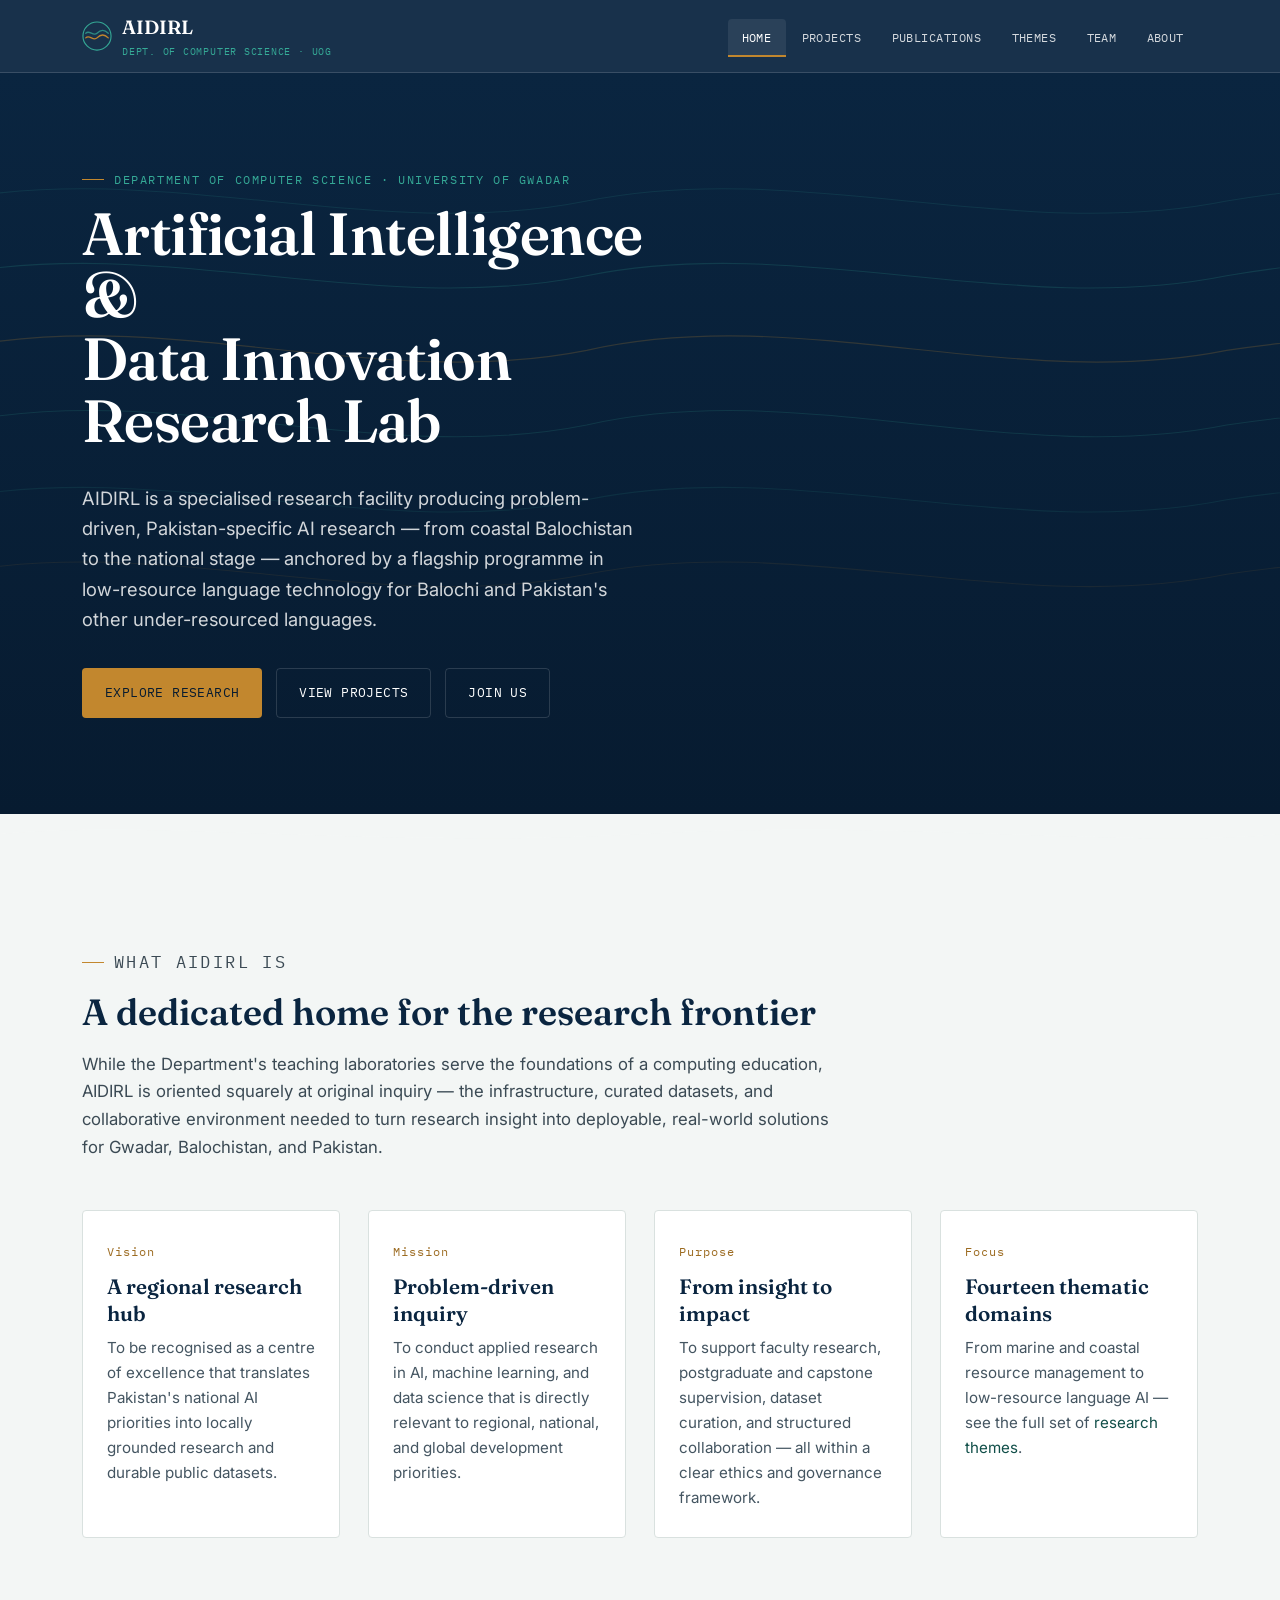
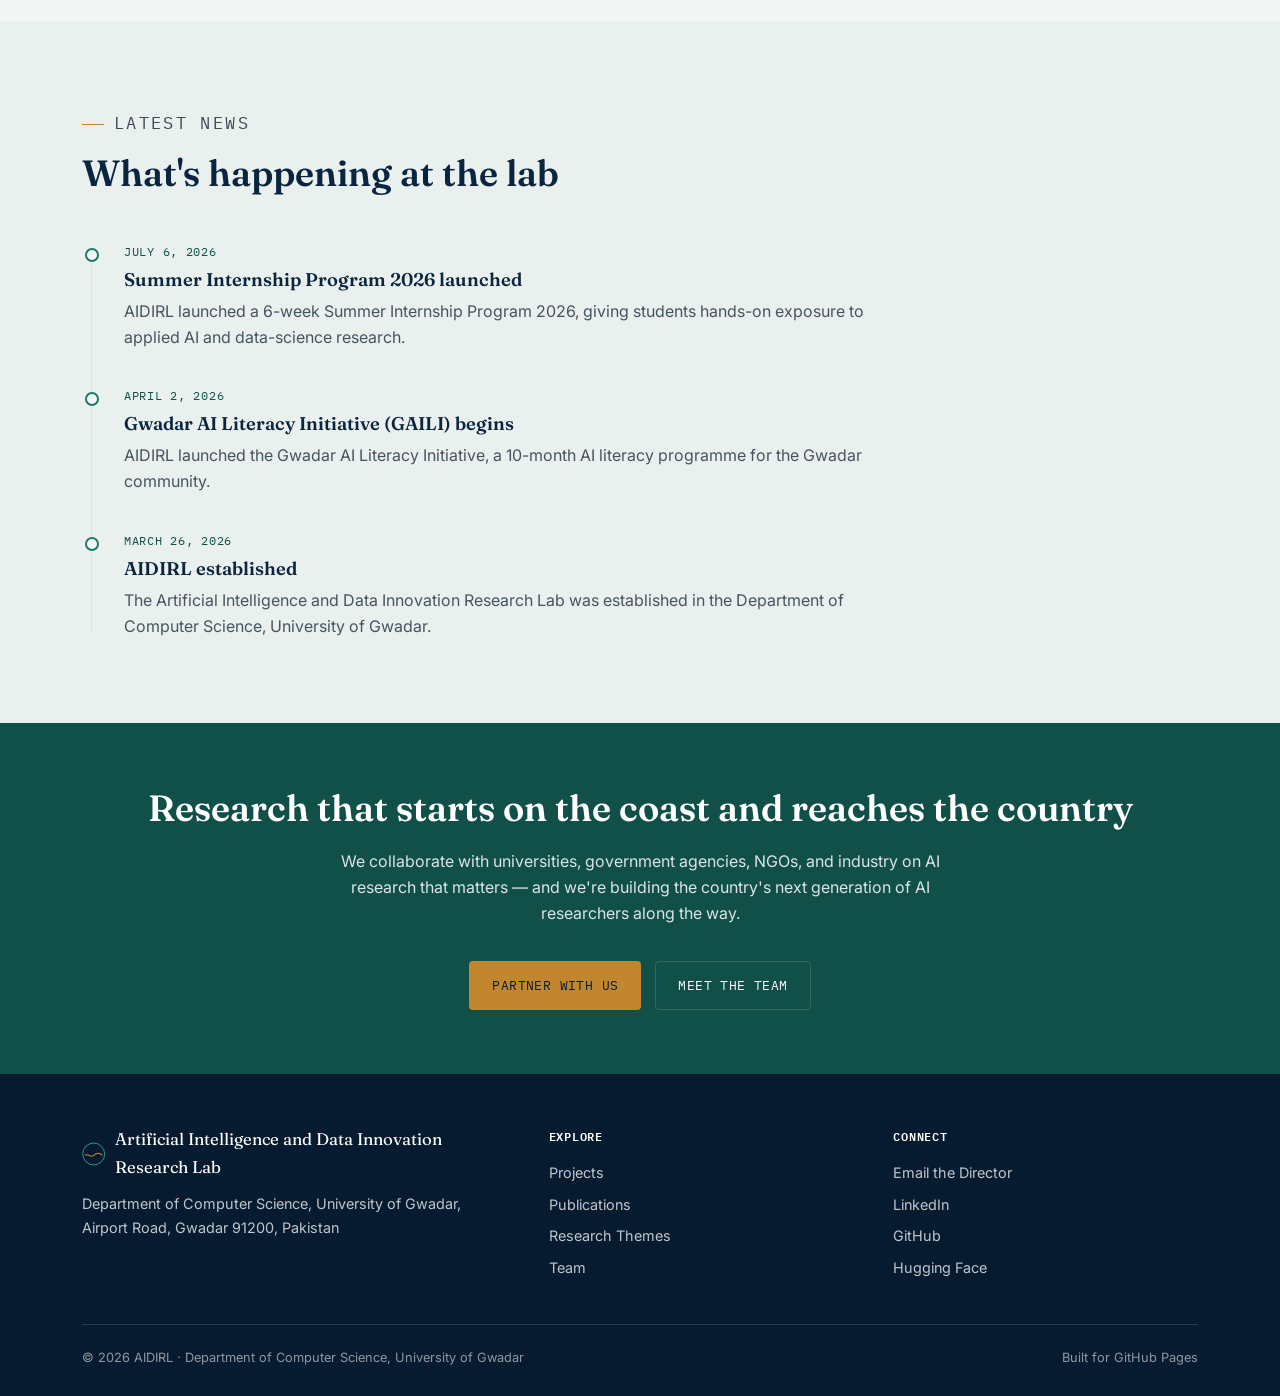
==== index.html @ 70c2a10c "Initial AIDIRL website: home, projects, publications, themes, team, about" ====
<!DOCTYPE html>
<html lang="en">
<head>
<meta charset="UTF-8">
<meta name="viewport" content="width=device-width, initial-scale=1.0">
<title>AIDIRL — Artificial Intelligence and Data Innovation Research Lab | University of Gwadar</title>
<meta name="description" content="AIDIRL is the research lab of the Department of Computer Science, University of Gwadar, advancing AI and data science for Pakistan — with a flagship programme in low-resource language technology.">
<link rel="icon" href="data:image/svg+xml,%3Csvg xmlns='http://www.w3.org/2000/svg' viewBox='0 0 32 32'%3E%3Ccircle cx='16' cy='16' r='15' fill='%230A2540'/%3E%3Cpath d='M4 19c4-4 8 4 12 0s8-4 12 0' stroke='%23C2872E' stroke-width='1.6' fill='none'/%3E%3Cpath d='M4 13c4-4 8 4 12 0s8-4 12 0' stroke='%2335A996' stroke-width='1.6' fill='none'/%3E%3C/svg%3E">
<link rel="preconnect" href="https://fonts.googleapis.com">
<link rel="preconnect" href="https://fonts.gstatic.com" crossorigin>
<link href="https://fonts.googleapis.com/css2?family=Fraunces:opsz,wght@9..144,500;9..144,600;9..144,700&family=Inter:wght@400;500;600&family=IBM+Plex+Mono:wght@400;500&display=swap" rel="stylesheet">
<link rel="stylesheet" href="css/style.css">
</head>
<body>

<header class="site-header">
  <div class="nav-wrap">
    <a class="brand" href="index.html">
      <svg class="mark" viewBox="0 0 32 32" fill="none" xmlns="http://www.w3.org/2000/svg" aria-hidden="true">
        <circle cx="16" cy="16" r="15" stroke="#35A996" stroke-width="1.2"/>
        <path d="M4 18c4-4 8 4 12 0s8-4 12 0" stroke="#C2872E" stroke-width="1.4" stroke-linecap="round" fill="none"/>
        <path d="M4 13c4-4 8 4 12 0s8-4 12 0" stroke="#35A996" stroke-width="1.4" stroke-linecap="round" fill="none" opacity="0.75"/>
      </svg>
      <span>AIDIRL<br><small>Dept. of Computer Science · UoG</small></span>
    </a>
    <button class="nav-toggle" aria-label="Toggle navigation" aria-expanded="false">
      <svg viewBox="0 0 24 24" fill="none" stroke="currentColor" stroke-width="2"><path d="M3 6h18M3 12h18M3 18h18"/></svg>
    </button>
    <ul class="nav-links">
      <li><a href="index.html" aria-current="page">Home</a></li>
      <li><a href="projects.html">Projects</a></li>
      <li><a href="publications.html">Publications</a></li>
      <li><a href="themes.html">Themes</a></li>
      <li><a href="team.html">Team</a></li>
      <li><a href="about.html">About</a></li>
    </ul>
  </div>
</header>

<section class="hero">
  <svg class="hero-contours" viewBox="0 0 1200 560" preserveAspectRatio="none" xmlns="http://www.w3.org/2000/svg" aria-hidden="true">
    <path d="M-50,120 C150,80 350,160 550,120 C750,80 950,160 1150,120 C1300,95 1350,110 1400,120" stroke="#35A996" stroke-width="1" fill="none" opacity="0.25"/>
    <path d="M-50,190 C150,150 350,230 550,190 C750,150 950,230 1150,190 C1300,165 1350,180 1400,190" stroke="#35A996" stroke-width="1" fill="none" opacity="0.35"/>
    <path d="M-50,260 C150,215 350,300 550,260 C750,215 950,300 1150,260 C1300,238 1350,250 1400,260" stroke="#C2872E" stroke-width="1.1" fill="none" opacity="0.4"/>
    <path d="M-50,330 C150,285 350,370 550,330 C750,285 950,370 1150,330 C1300,308 1350,320 1400,330" stroke="#35A996" stroke-width="1" fill="none" opacity="0.3"/>
    <path d="M-50,400 C150,360 350,440 550,400 C750,360 950,440 1150,400 C1300,378 1350,390 1400,400" stroke="#35A996" stroke-width="1" fill="none" opacity="0.22"/>
    <path d="M-50,470 C150,430 350,510 550,470 C750,430 950,510 1150,470 C1300,448 1350,460 1400,470" stroke="#C2872E" stroke-width="1" fill="none" opacity="0.18"/>
  </svg>
  <div class="container">
    <div class="hero-grid">
      <div class="hero-copy">
        <p class="eyebrow on-dark">Department of Computer Science · University of Gwadar</p>
        <h1>Artificial Intelligence &amp;<br>Data Innovation Research Lab</h1>
        <p class="lede">AIDIRL is a specialised research facility producing problem-driven, Pakistan-specific AI research — from coastal Balochistan to the national stage — anchored by a flagship programme in low-resource language technology for Balochi and Pakistan's other under-resourced languages.</p>
        <div class="btn-row">
          <a class="btn btn-primary" href="themes.html">Explore Research</a>
          <a class="btn btn-outline" href="projects.html">View Projects</a>
          <a class="btn btn-outline" href="about.html#collaborate">Join Us</a>
        </div>
      </div>
    </div>
  </div>
</section>

<svg class="section-divider" viewBox="0 0 1200 46" preserveAspectRatio="none" xmlns="http://www.w3.org/2000/svg" aria-hidden="true">
  <path d="M0,20 C150,5 350,35 600,20 C850,5 1050,35 1200,20 L1200,46 L0,46 Z" fill="#F3F6F5"/>
</svg>

<section>
  <div class="container">
    <div class="section-head reveal">
      <p class="eyebrow">What AIDIRL Is</p>
      <h2>A dedicated home for the research frontier</h2>
      <p>While the Department's teaching laboratories serve the foundations of a computing education, AIDIRL is oriented squarely at original inquiry — the infrastructure, curated datasets, and collaborative environment needed to turn research insight into deployable, real-world solutions for Gwadar, Balochistan, and Pakistan.</p>
    </div>
    <div class="intro-grid">
      <div class="intro-card reveal">
        <span class="num">Vision</span>
        <h3>A regional research hub</h3>
        <p>To be recognised as a centre of excellence that translates Pakistan's national AI priorities into locally grounded research and durable public datasets.</p>
      </div>
      <div class="intro-card reveal">
        <span class="num">Mission</span>
        <h3>Problem-driven inquiry</h3>
        <p>To conduct applied research in AI, machine learning, and data science that is directly relevant to regional, national, and global development priorities.</p>
      </div>
      <div class="intro-card reveal">
        <span class="num">Purpose</span>
        <h3>From insight to impact</h3>
        <p>To support faculty research, postgraduate and capstone supervision, dataset curation, and structured collaboration — all within a clear ethics and governance framework.</p>
      </div>
      <div class="intro-card reveal">
        <span class="num">Focus</span>
        <h3>Fourteen thematic domains</h3>
        <p>From marine and coastal resource management to low-resource language AI — see the full set of <a href="themes.html">research themes</a>.</p>
      </div>
    </div>
  </div>
</section>

<section class="alt">
  <div class="container">
    <div class="section-head reveal">
      <p class="eyebrow">Latest News</p>
      <h2>What's happening at the lab</h2>
    </div>
    <div class="timeline">
      <div class="timeline-item reveal">
        <span class="date">July 6, 2026</span>
        <h3>Summer Internship Program 2026 launched</h3>
        <p>AIDIRL launched a 6-week Summer Internship Program 2026, giving students hands-on exposure to applied AI and data-science research.</p>
      </div>
      <div class="timeline-item reveal">
        <span class="date">April 2, 2026</span>
        <h3>Gwadar AI Literacy Initiative (GAILI) begins</h3>
        <p>AIDIRL launched the Gwadar AI Literacy Initiative, a 10-month AI literacy programme for the Gwadar community.</p>
      </div>
      <div class="timeline-item reveal">
        <span class="date">March 26, 2026</span>
        <h3>AIDIRL established</h3>
        <p>The Artificial Intelligence and Data Innovation Research Lab was established in the Department of Computer Science, University of Gwadar.</p>
      </div>
    </div>
  </div>
</section>

<section class="cta-band">
  <div class="container reveal">
    <h2>Research that starts on the coast and reaches the country</h2>
    <p>We collaborate with universities, government agencies, NGOs, and industry on AI research that matters — and we're building the country's next generation of AI researchers along the way.</p>
    <div class="btn-row">
      <a class="btn btn-primary" href="about.html#collaborate">Partner with us</a>
      <a class="btn btn-outline" href="team.html">Meet the team</a>
    </div>
  </div>
</section>

<footer class="site-footer">
  <div class="container">
    <div class="footer-grid">
      <div class="footer-brand">
        <div class="footer-brand-row">
          <svg class="mark" viewBox="0 0 32 32" fill="none" xmlns="http://www.w3.org/2000/svg" aria-hidden="true">
            <circle cx="16" cy="16" r="15" stroke="#35A996" stroke-width="1.2"/>
            <path d="M4 18c4-4 8 4 12 0s8-4 12 0" stroke="#C2872E" stroke-width="1.4" fill="none"/>
          </svg>
          Artificial Intelligence and Data Innovation Research Lab
        </div>
        <p>Department of Computer Science, University of Gwadar, Airport Road, Gwadar 91200, Pakistan</p>
      </div>
      <div>
        <h4>Explore</h4>
        <ul>
          <li><a href="projects.html">Projects</a></li>
          <li><a href="publications.html">Publications</a></li>
          <li><a href="themes.html">Research Themes</a></li>
          <li><a href="team.html">Team</a></li>
        </ul>
      </div>
      <div>
        <h4>Connect</h4>
        <ul>
          <li><a href="mailto:hafeezullah@ug.edu.pk">Email the Director</a></li>
          <li><a href="https://www.linkedin.com/in/hafeez-ullah-7a5328353/">LinkedIn</a></li>
          <li><a href="https://github.com/hafeezug">GitHub</a></li>
          <li><a href="https://huggingface.co/hafeez007">Hugging Face</a></li>
        </ul>
      </div>
    </div>
    <div class="footer-bottom">
      <span>© 2026 AIDIRL · Department of Computer Science, University of Gwadar</span>
      <span>Built for GitHub Pages</span>
    </div>
  </div>
</footer>

<button class="back-to-top" aria-label="Back to top">
  <svg viewBox="0 0 24 24" fill="none" stroke="currentColor" stroke-width="2"><path d="M12 19V5M5 12l7-7 7 7"/></svg>
</button>

<script src="js/main.js"></script>
</body>
</html>
---- css/style.css ----
/* =========================================================================
   AIDIRL — Artificial Intelligence and Data Innovation Research Lab
   Department of Computer Science, University of Gwadar
   Stylesheet
   ========================================================================= */

:root {
  /* Color tokens — a coastal-research palette: deep sea-navy, marine teal,
     and a brass/ochre accent nodding to Balochistan's coast and desert. */
  --navy:        #0A2540;
  --navy-deep:   #071B30;
  --ink:         #16232C;
  --teal:        #1E7A6E;
  --teal-deep:   #114F49;
  --teal-bright: #35A996;
  --ochre:       #C2872E;
  --ochre-dark:  #9C6B21;
  --paper:       #F3F6F5;
  --paper-dim:   #EAF0EE;
  --sand:        #EAE3D2;
  --line:        #D9E1DF;
  --line-dark:   rgba(255,255,255,0.14);
  --white:       #FFFFFF;

  --font-display: "Fraunces", "Iowan Old Style", Georgia, serif;
  --font-body:    "Inter", -apple-system, BlinkMacSystemFont, "Segoe UI", sans-serif;
  --font-mono:    "IBM Plex Mono", "SFMono-Regular", Menlo, monospace;

  --container: 1180px;
  --radius: 4px;
  --shadow-soft: 0 12px 32px -18px rgba(10, 37, 64, 0.35);
}

@media (prefers-reduced-motion: no-preference) {
  :root { --motion-ok: 1; }
}

/* ---------- Reset & base ---------- */
*, *::before, *::after { box-sizing: border-box; }
html { scroll-behavior: smooth; }
@media (prefers-reduced-motion: reduce) {
  html { scroll-behavior: auto; }
  * { animation-duration: 0.001ms !important; animation-iteration-count: 1 !important; transition-duration: 0.001ms !important; }
}

body {
  margin: 0;
  background: var(--paper);
  color: var(--ink);
  font-family: var(--font-body);
  font-size: 16px;
  line-height: 1.65;
  -webkit-font-smoothing: antialiased;
}

h1, h2, h3, h4 { font-family: var(--font-display); color: var(--navy); margin: 0 0 0.5em; font-weight: 600; }
h1 { font-size: clamp(2.4rem, 3.4vw + 1rem, 4rem); line-height: 1.05; letter-spacing: -0.01em; }
h2 { font-size: clamp(1.7rem, 1.6vw + 1rem, 2.4rem); line-height: 1.15; }
h3 { font-size: 1.3rem; line-height: 1.3; }
h4 { font-size: 1.05rem; }
p { margin: 0 0 1em; }
a { color: var(--teal-deep); text-decoration: none; }
a:hover { text-decoration: underline; }
img { max-width: 100%; display: block; }
ul { padding-left: 1.2em; }

.container { max-width: var(--container); margin: 0 auto; padding: 0 32px; }
@media (max-width: 640px) { .container { padding: 0 20px; } }

.eyebrow {
  font-family: var(--font-mono);
  font-size: 0.72rem;
  letter-spacing: 0.14em;
  text-transform: uppercase;
  color: var(--teal-deep);
  display: inline-flex;
  align-items: center;
  gap: 10px;
  margin-bottom: 14px;
}
.eyebrow::before {
  content: "";
  width: 22px; height: 1px;
  background: var(--ochre);
  display: inline-block;
}
.eyebrow.on-dark { color: var(--teal-bright); }

:focus-visible {
  outline: 2px solid var(--ochre);
  outline-offset: 3px;
}

/* ---------- Buttons ---------- */
.btn {
  display: inline-flex;
  align-items: center;
  gap: 8px;
  font-family: var(--font-mono);
  font-size: 0.82rem;
  letter-spacing: 0.03em;
  text-transform: uppercase;
  padding: 13px 22px;
  border-radius: var(--radius);
  border: 1px solid transparent;
  cursor: pointer;
  transition: transform 0.18s ease, background 0.18s ease, color 0.18s ease, border-color 0.18s ease;
  text-decoration: none;
}
.btn:hover { transform: translateY(-2px); text-decoration: none; }
.btn-primary { background: var(--ochre); color: var(--navy-deep); }
.btn-primary:hover { background: #D3963C; }
.btn-outline { background: transparent; color: var(--white); border-color: var(--line-dark); }
.btn-outline:hover { border-color: var(--teal-bright); color: var(--teal-bright); }
.btn-solid-teal { background: var(--teal); color: var(--white); }
.btn-solid-teal:hover { background: var(--teal-bright); }
.btn-row { display: flex; flex-wrap: wrap; gap: 14px; margin-top: 34px; }

/* ---------- Header / Nav ---------- */
.site-header {
  position: sticky;
  top: 0;
  z-index: 100;
  background: rgba(10, 37, 64, 0.94);
  backdrop-filter: blur(6px);
  border-bottom: 1px solid var(--line-dark);
}
.nav-wrap {
  max-width: var(--container);
  margin: 0 auto;
  padding: 0 32px;
  display: flex;
  align-items: center;
  justify-content: space-between;
  height: 72px;
}
.brand {
  display: flex;
  align-items: center;
  gap: 10px;
  color: var(--white);
  font-family: var(--font-display);
  font-size: 1.2rem;
  font-weight: 600;
}
.brand:hover { text-decoration: none; }
.brand .mark { width: 30px; height: 30px; flex: none; }
.brand small {
  display: block;
  font-family: var(--font-mono);
  font-size: 0.6rem;
  letter-spacing: 0.08em;
  color: var(--teal-bright);
  font-weight: 400;
  text-transform: uppercase;
}
.nav-links { display: flex; align-items: center; gap: 2px; list-style: none; margin: 0; padding: 0; }
.nav-links a {
  color: rgba(255,255,255,0.82);
  font-family: var(--font-mono);
  font-size: 0.78rem;
  letter-spacing: 0.04em;
  text-transform: uppercase;
  padding: 10px 14px;
  border-radius: var(--radius);
  transition: background 0.15s ease, color 0.15s ease;
}
.nav-links a:hover, .nav-links a[aria-current="page"] {
  color: var(--white);
  background: rgba(255,255,255,0.08);
  text-decoration: none;
}
.nav-links a[aria-current="page"] { border-bottom: 2px solid var(--ochre); border-radius: 4px 4px 0 0; }
.nav-toggle {
  display: none;
  background: none; border: none; color: var(--white);
  width: 40px; height: 40px; cursor: pointer;
}
.nav-toggle svg { width: 22px; height: 22px; }

@media (max-width: 860px) {
  .nav-toggle { display: block; }
  .nav-links {
    position: absolute;
    top: 72px; left: 0; right: 0;
    background: var(--navy-deep);
    flex-direction: column;
    align-items: stretch;
    gap: 0;
    padding: 8px 20px 20px;
    display: none;
    border-bottom: 1px solid var(--line-dark);
  }
  .nav-links.open { display: flex; }
  .nav-links a { padding: 14px 8px; }
}

/* ---------- Breadcrumbs ---------- */
.breadcrumbs {
  font-family: var(--font-mono);
  font-size: 0.75rem;
  color: var(--teal-deep);
  padding: 18px 0;
}
.breadcrumbs a { color: var(--teal-deep); }
.breadcrumbs span { color: #7C8A94; margin: 0 8px; }

/* ---------- Hero ---------- */
.hero {
  position: relative;
  background: linear-gradient(180deg, var(--navy) 0%, var(--navy-deep) 100%);
  color: var(--white);
  overflow: hidden;
  padding: 88px 0 96px;
}
.hero-contours {
  position: absolute;
  inset: 0;
  opacity: 0.55;
  pointer-events: none;
}
.hero-grid {
  position: relative;
  display: grid;
  grid-template-columns: 1.15fr 0.85fr;
  gap: 40px;
  align-items: center;
}
@media (max-width: 900px) { .hero-grid { grid-template-columns: 1fr; } }
.hero h1 { color: var(--white); }
.hero .lede { font-size: 1.15rem; color: rgba(255,255,255,0.82); max-width: 46ch; }
.hero-figure { position: relative; z-index: 1; }

.section-divider {
  display: block;
  width: 100%;
  height: 46px;
  margin: 0;
}

/* ---------- Sections ---------- */
section { padding: 84px 0; }
section.alt { background: var(--paper-dim); }
.section-head { max-width: 760px; margin-bottom: 48px; }
.section-head p { color: #3B4A54; font-size: 1.05rem; }

/* ---------- Intro grid (home) ---------- */
.intro-grid {
  display: grid;
  grid-template-columns: repeat(4, 1fr);
  gap: 28px;
}
@media (max-width: 900px) { .intro-grid { grid-template-columns: repeat(2, 1fr); } }
@media (max-width: 560px) { .intro-grid { grid-template-columns: 1fr; } }
.intro-card {
  background: var(--white);
  border: 1px solid var(--line);
  border-radius: var(--radius);
  padding: 26px 24px;
}
.intro-card .num { font-family: var(--font-mono); color: var(--ochre-dark); font-size: 0.75rem; letter-spacing: 0.08em; }
.intro-card h3 { margin-top: 10px; margin-bottom: 8px; }
.intro-card p { color: #445561; font-size: 0.95rem; margin: 0; }

/* ---------- Timeline (News) ---------- */
.timeline { position: relative; max-width: 820px; }
.timeline::before {
  content: "";
  position: absolute;
  left: 9px; top: 6px; bottom: 6px;
  width: 1px;
  background: var(--line);
}
.timeline-item { position: relative; padding: 0 0 36px 42px; }
.timeline-item:last-child { padding-bottom: 0; }
.timeline-item::before {
  content: "";
  position: absolute;
  left: 3px; top: 6px;
  width: 14px; height: 14px;
  border-radius: 50%;
  background: var(--paper);
  border: 2px solid var(--teal);
}
.timeline-item .date {
  font-family: var(--font-mono);
  font-size: 0.75rem;
  letter-spacing: 0.06em;
  text-transform: uppercase;
  color: var(--teal-deep);
  display: block;
  margin-bottom: 6px;
}
.timeline-item h3 { margin-bottom: 6px; font-size: 1.15rem; }
.timeline-item p { color: #445561; margin: 0; }

/* ---------- Cards (generic) ---------- */
.card-grid { display: grid; grid-template-columns: repeat(3, 1fr); gap: 28px; }
@media (max-width: 900px) { .card-grid { grid-template-columns: repeat(2, 1fr); } }
@media (max-width: 620px) { .card-grid { grid-template-columns: 1fr; } }

.card {
  background: var(--white);
  border: 1px solid var(--line);
  border-radius: var(--radius);
  padding: 28px;
  display: flex;
  flex-direction: column;
  gap: 12px;
  transition: box-shadow 0.2s ease, border-color 0.2s ease, transform 0.2s ease;
}
.card:hover { box-shadow: var(--shadow-soft); border-color: var(--teal); transform: translateY(-3px); }
.card .tag {
  font-family: var(--font-mono);
  font-size: 0.68rem;
  letter-spacing: 0.08em;
  text-transform: uppercase;
  color: var(--teal-deep);
  background: var(--paper-dim);
  border: 1px solid var(--line);
  padding: 4px 9px;
  border-radius: 20px;
  align-self: flex-start;
}
.card h3 { margin-bottom: 2px; }
.card p { color: #445561; font-size: 0.95rem; margin: 0; }

/* ---------- Projects page ---------- */
.project-card { position: relative; }
.project-status { font-family: var(--font-mono); font-size: 0.68rem; text-transform: uppercase; letter-spacing: 0.06em; color: var(--ochre-dark); }

/* ---------- Themes page ---------- */
.theme-card { cursor: pointer; }
.theme-icon {
  width: 42px; height: 42px;
  color: var(--teal);
}
.theme-more {
  display: none;
  font-size: 0.9rem;
  color: #445561;
  border-top: 1px dashed var(--line);
  padding-top: 12px;
  margin-top: 4px;
}
.theme-card.expanded .theme-more { display: block; }
.theme-toggle {
  font-family: var(--font-mono);
  font-size: 0.72rem;
  text-transform: uppercase;
  letter-spacing: 0.05em;
  color: var(--teal-deep);
  background: none;
  border: none;
  padding: 0;
  cursor: pointer;
  text-align: left;
  margin-top: 4px;
}
.theme-toggle:hover { text-decoration: underline; }

/* ---------- Publications page ---------- */
.pub-list { display: flex; flex-direction: column; gap: 22px; max-width: 880px; }
.pub-item {
  background: var(--white);
  border: 1px solid var(--line);
  border-radius: var(--radius);
  padding: 24px 26px;
}
.pub-year {
  font-family: var(--font-mono);
  font-size: 0.72rem;
  color: var(--ochre-dark);
  letter-spacing: 0.05em;
}
.pub-item h3 { font-size: 1.1rem; margin: 6px 0 4px; }
.pub-authors { font-size: 0.92rem; color: var(--teal-deep); margin-bottom: 4px; }
.pub-venue { font-family: var(--font-mono); font-size: 0.78rem; color: #5A6C77; margin-bottom: 10px; }
.pub-item p.desc { color: #445561; font-size: 0.94rem; margin: 0 0 10px; }
.pub-links a { font-family: var(--font-mono); font-size: 0.75rem; margin-right: 16px; }
.pub-filters { display: flex; gap: 10px; flex-wrap: wrap; margin-bottom: 32px; }
.pub-filter-btn {
  font-family: var(--font-mono);
  font-size: 0.75rem;
  text-transform: uppercase;
  letter-spacing: 0.04em;
  padding: 8px 14px;
  border-radius: 20px;
  border: 1px solid var(--line);
  background: var(--white);
  cursor: pointer;
  color: var(--ink);
}
.pub-filter-btn.active, .pub-filter-btn:hover { background: var(--navy); color: var(--white); border-color: var(--navy); }
.pub-group-label { font-family: var(--font-mono); font-size: 0.8rem; letter-spacing: 0.06em; color: var(--teal-deep); text-transform: uppercase; margin: 34px 0 14px; }
.pub-group-label:first-child { margin-top: 0; }

/* ---------- Team page ---------- */
.team-lead { display: flex; gap: 28px; align-items: center; background: var(--white); border: 1px solid var(--line); border-radius: var(--radius); padding: 30px; margin-bottom: 20px; }
@media (max-width: 620px) { .team-lead { flex-direction: column; text-align: center; } }
.avatar-photo { width: 128px; height: 128px; border-radius: 50%; object-fit: cover; border: 3px solid var(--paper-dim); flex: none; }
.team-lead h3 { margin-bottom: 4px; }
.team-role { font-family: var(--font-mono); font-size: 0.78rem; color: var(--teal-deep); text-transform: uppercase; letter-spacing: 0.04em; margin-bottom: 8px; }
.team-lead p.bio { color: #445561; margin: 0; max-width: 60ch; }

.student-grid { display: grid; grid-template-columns: repeat(4, 1fr); gap: 22px; }
@media (max-width: 900px) { .student-grid { grid-template-columns: repeat(3, 1fr); } }
@media (max-width: 640px) { .student-grid { grid-template-columns: repeat(2, 1fr); } }
.student-card {
  background: var(--white);
  border: 1px solid var(--line);
  border-radius: var(--radius);
  padding: 20px 16px;
  text-align: center;
}
.avatar-generic {
  width: 64px; height: 64px;
  margin: 0 auto 12px;
  border-radius: 50%;
  background: var(--paper-dim);
  display: flex; align-items: center; justify-content: center;
  color: var(--teal-deep);
}
.avatar-generic svg { width: 32px; height: 32px; }
.student-card h4 { margin-bottom: 4px; font-size: 0.98rem; }
.student-card .role { font-family: var(--font-mono); font-size: 0.68rem; text-transform: uppercase; color: #5A6C77; letter-spacing: 0.04em; }

/* ---------- About page ---------- */
.about-section { max-width: 820px; }
.about-section + .about-section { margin-top: 44px; }
.about-section h2 { border-bottom: 1px solid var(--line); padding-bottom: 14px; }
.about-list li { margin-bottom: 8px; color: #33434D; }
.table-wrap { overflow-x: auto; margin: 20px 0; }
table.theme-table { width: 100%; border-collapse: collapse; font-size: 0.92rem; }
table.theme-table th, table.theme-table td { text-align: left; padding: 12px 14px; border-bottom: 1px solid var(--line); vertical-align: top; }
table.theme-table th { font-family: var(--font-mono); font-size: 0.72rem; text-transform: uppercase; letter-spacing: 0.05em; color: var(--teal-deep); }

/* ---------- Contact / CTA band ---------- */
.cta-band {
  background: var(--teal-deep);
  color: var(--white);
  padding: 64px 0;
  text-align: center;
}
.cta-band h2 { color: var(--white); }
.cta-band p { color: rgba(255,255,255,0.85); max-width: 60ch; margin: 0 auto 8px; }
.cta-band .btn-row { justify-content: center; }

/* ---------- Footer ---------- */
.site-footer {
  background: var(--navy-deep);
  color: rgba(255,255,255,0.75);
  padding: 52px 0 28px;
  font-size: 0.9rem;
}
.footer-grid { display: grid; grid-template-columns: 1.4fr 1fr 1fr; gap: 40px; margin-bottom: 36px; }
@media (max-width: 720px) { .footer-grid { grid-template-columns: 1fr; gap: 28px; } }
.footer-grid h4 { color: var(--white); font-family: var(--font-mono); font-size: 0.78rem; text-transform: uppercase; letter-spacing: 0.06em; margin-bottom: 14px; }
.footer-grid ul { list-style: none; padding: 0; margin: 0; }
.footer-grid li { margin-bottom: 8px; }
.footer-grid a { color: rgba(255,255,255,0.75); }
.footer-grid a:hover { color: var(--teal-bright); }
.footer-brand .mark { width: 26px; height: 26px; }
.footer-brand-row { display: flex; align-items: center; gap: 10px; color: var(--white); font-family: var(--font-display); font-size: 1.05rem; margin-bottom: 10px; }
.footer-bottom { border-top: 1px solid var(--line-dark); padding-top: 22px; display: flex; justify-content: space-between; flex-wrap: wrap; gap: 10px; font-size: 0.8rem; color: rgba(255,255,255,0.55); }

.back-to-top {
  position: fixed;
  right: 22px; bottom: 22px;
  width: 44px; height: 44px;
  border-radius: 50%;
  background: var(--ochre);
  color: var(--navy-deep);
  border: none;
  display: flex; align-items: center; justify-content: center;
  cursor: pointer;
  opacity: 0; visibility: hidden;
  transform: translateY(8px);
  transition: opacity 0.2s ease, transform 0.2s ease, visibility 0.2s;
  z-index: 90;
  box-shadow: var(--shadow-soft);
}
.back-to-top.visible { opacity: 1; visibility: visible; transform: translateY(0); }
.back-to-top svg { width: 20px; height: 20px; }

/* ---------- Reveal on scroll ---------- */
.reveal { opacity: 0; transform: translateY(14px); transition: opacity 0.6s ease, transform 0.6s ease; }
.reveal.in { opacity: 1; transform: translateY(0); }

/* ---------- Utility ---------- */
.mt-0 { margin-top: 0; }
.text-center { text-align: center; }
.tag-row { display: flex; gap: 8px; flex-wrap: wrap; margin-bottom: 8px; }
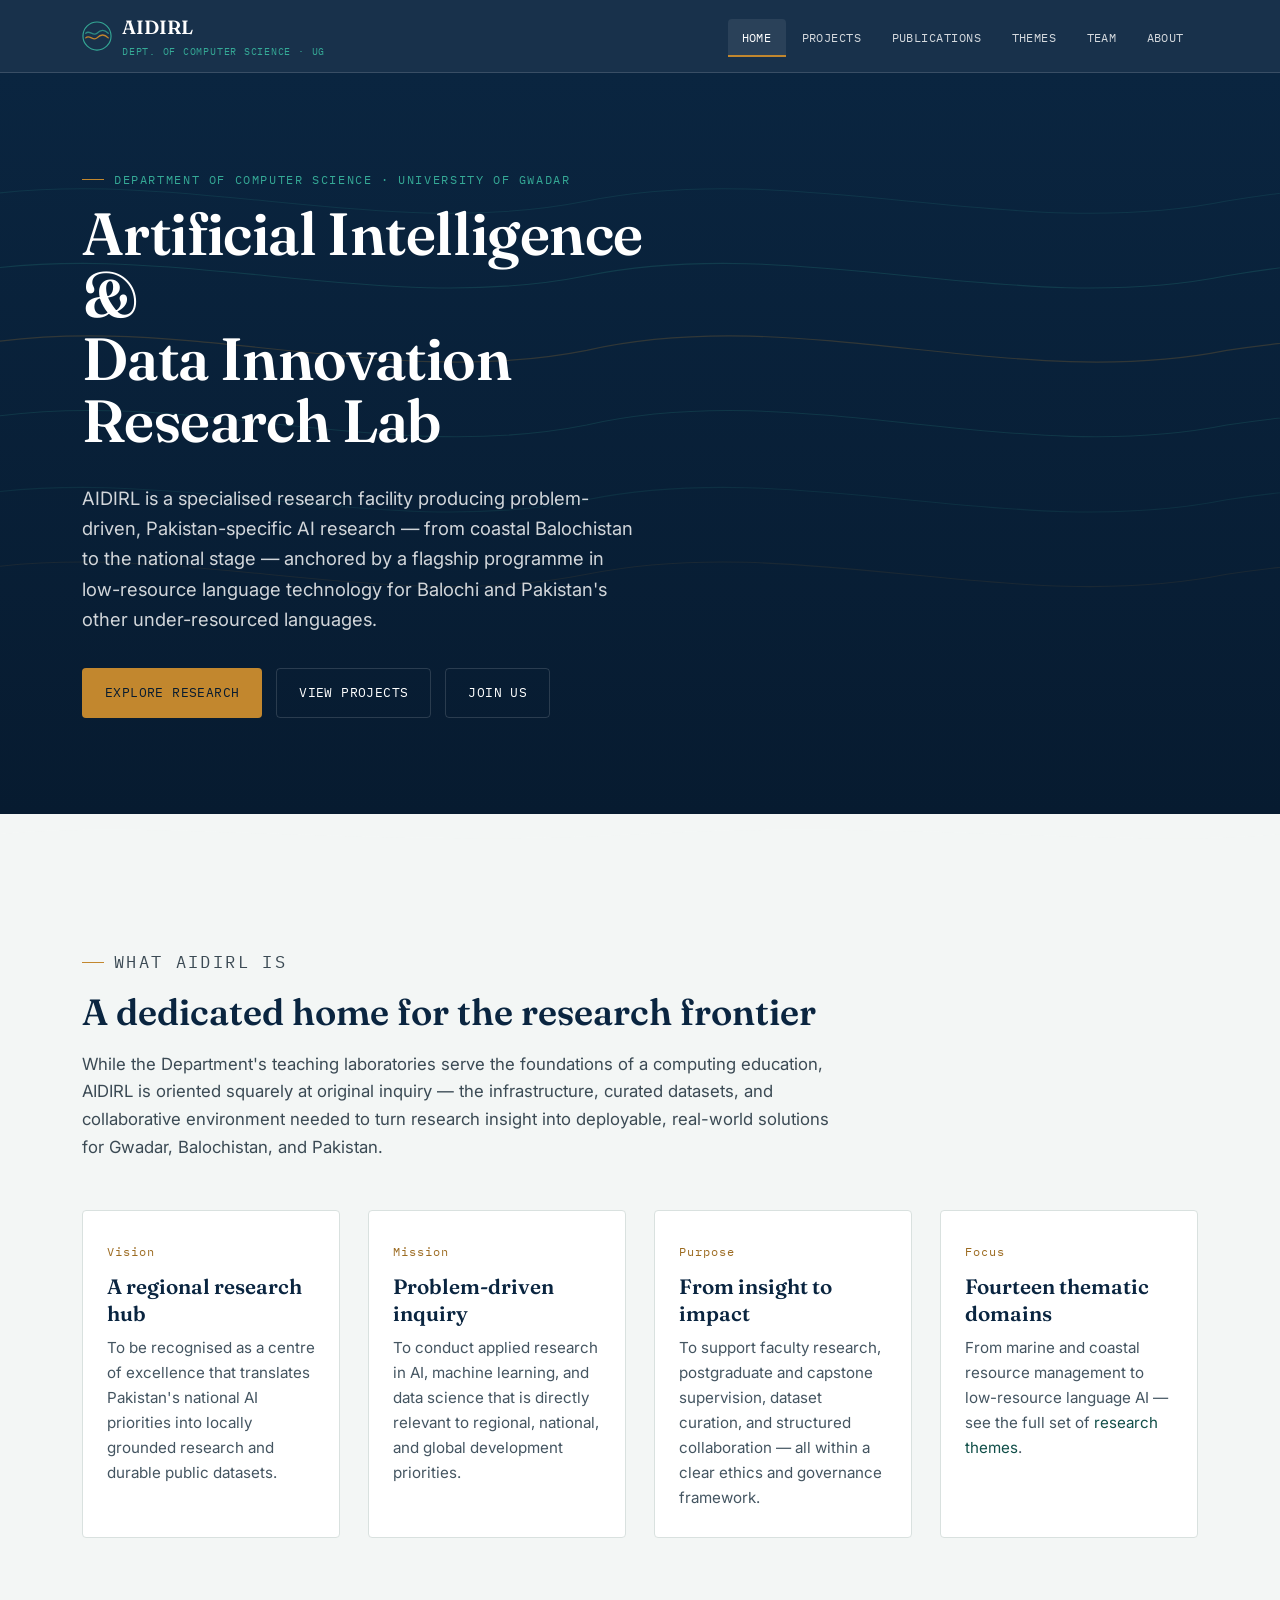
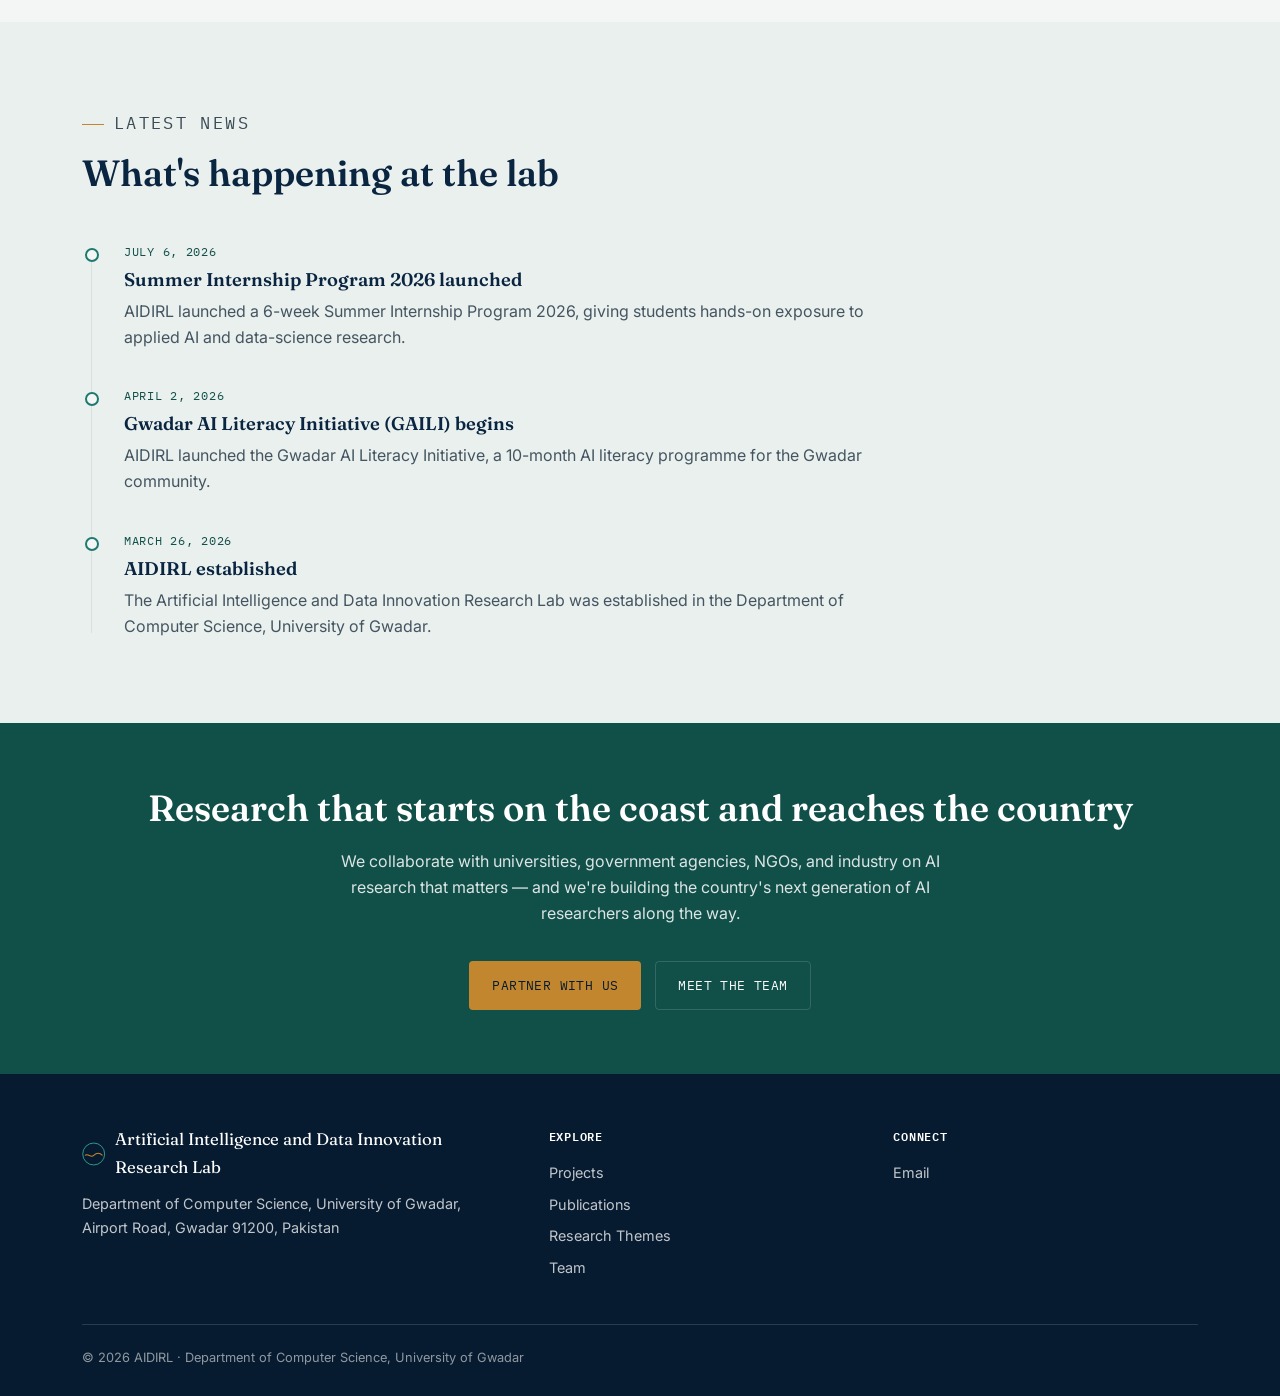
==== commit 29f2586a: "Update site: UoG to UG, team page students, footer cleanup, theme reorder, about email, README for v" ====
--- a/index.html
+++ b/index.html
@@ -21,7 +21,7 @@
         <path d="M4 18c4-4 8 4 12 0s8-4 12 0" stroke="#C2872E" stroke-width="1.4" stroke-linecap="round" fill="none"/>
         <path d="M4 13c4-4 8 4 12 0s8-4 12 0" stroke="#35A996" stroke-width="1.4" stroke-linecap="round" fill="none" opacity="0.75"/>
       </svg>
-      <span>AIDIRL<br><small>Dept. of Computer Science · UoG</small></span>
+      <span>AIDIRL<br><small>Dept. of Computer Science · UG</small></span>
     </a>
     <button class="nav-toggle" aria-label="Toggle navigation" aria-expanded="false">
       <svg viewBox="0 0 24 24" fill="none" stroke="currentColor" stroke-width="2"><path d="M3 6h18M3 12h18M3 18h18"/></svg>
@@ -160,16 +160,12 @@
       <div>
         <h4>Connect</h4>
         <ul>
-          <li><a href="mailto:hafeezullah@ug.edu.pk">Email the Director</a></li>
-          <li><a href="https://www.linkedin.com/in/hafeez-ullah-7a5328353/">LinkedIn</a></li>
-          <li><a href="https://github.com/hafeezug">GitHub</a></li>
-          <li><a href="https://huggingface.co/hafeez007">Hugging Face</a></li>
+          <li><a href="mailto:aidirl@ug.edu.pk">Email</a></li>
         </ul>
       </div>
     </div>
     <div class="footer-bottom">
       <span>© 2026 AIDIRL · Department of Computer Science, University of Gwadar</span>
-      <span>Built for GitHub Pages</span>
     </div>
   </div>
 </footer>
